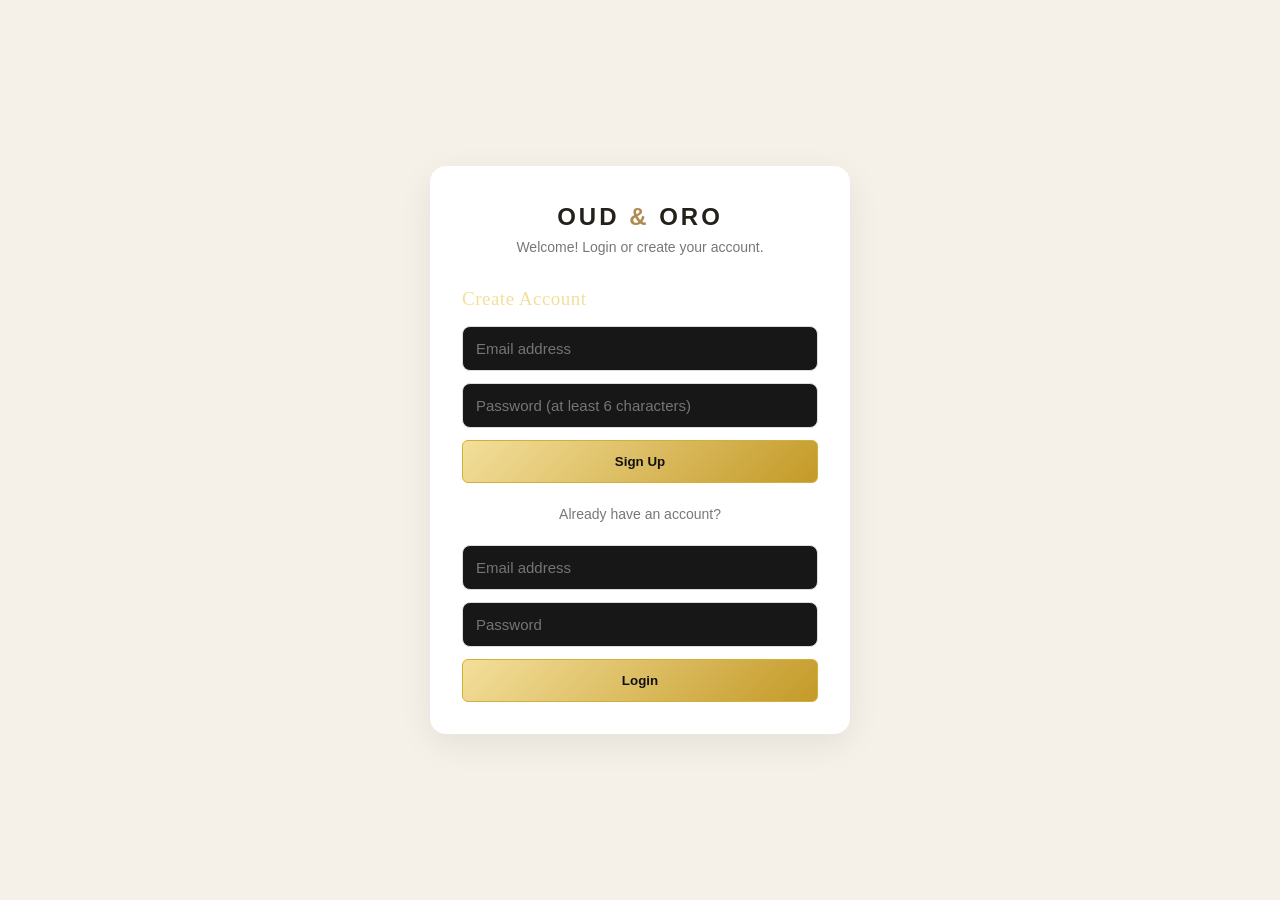
==== index.html @ 5f4a2e23 "Update index.html" ====
<!DOCTYPE html>
<html lang="ur">
<head>
  <meta charset="UTF-8">
  <meta name="viewport" content="width=device-width, initial-scale=1.0">
  <meta name="google-site-verification" content="ebp_Zt7HxqmRI2P1kpkhfGkhFohgf80T_gUL8-lHryE" />
  <title>OUD & ORO | Perfume Store</title>
  <link rel="stylesheet" href="style.css">
</head>
<body class="auth-locked">
  <section id="auth-section" class="auth-section">
  <div class="auth-card">
    <h1>OUD <span>&</span> ORO</h1>
    <p id="auth-message">Welcome! Login or create your account.</p>

    <form id="signup-form">
      <h2>Create Account</h2>
      <input id="signup-email" type="email" placeholder="Email address" required>
      <input id="signup-password" type="password" placeholder="Password (at least 6 characters)" minlength="6" required>
      <button type="submit">Sign Up</button>
    </form>

    <div class="auth-divider">Already have an account?</div>

    <form id="login-form">
      <input id="login-email" type="email" placeholder="Email address" required>
      <input id="login-password" type="password" placeholder="Password" required>
      <button type="submit">Login</button>
    </form>

    <button id="logout-button" type="button" hidden>Logout</button>
    <p id="auth-status" role="status"></p>
  </div>
</section>
  <header class="header">
    <a class="logo" href="#">OUD <span>&</span> ORO</a>
    <nav>
      <a href="#home">Home</a>
      <a href="#products">Perfumes</a>
      <a href="#about">About</a>
      <a href="#checkout">Order</a>
    </nav>
    <a class="cart-link" href="#checkout">Bag (<span id="cart-count">0</span>)</a>
  </header>

  <section class="hero" id="home">
    <div class="hero-content">
      <p class="eyebrow">YOUR SIGNATURE SCENT</p>
      <h1>A Fragrance<br>That Defines You.</h1>
      <p>Discover elegant fragrances for every moment.</p>
      <a class="btn" href="#products">Shop Collection →</a>
    </div>
    <div class="hero-image">
      <img src="https://images.unsplash.com/photo-1594035910387-fea47794261f?auto=format&fit=crop&w=900&q=85" alt="Luxury perfume bottle">
    </div>
  </section>

  <section class="intro" id="about">
    <p class="eyebrow">THE ART OF FRAGRANCE</p>
    <h2>Find Your Signature Scent</h2>
    <p>Explore our selected fragrance collection for men and women.</p>
  </section>

  <section class="products-section" id="products">
    <div class="section-heading">
      <div>
        <p class="eyebrow">OUR COLLECTION</p>
        <h2>Featured Perfumes</h2>
      </div>
      <span>Cash on Delivery Available*</span>
    </div>

    <div class="products">
      <article class="product">
        <img src="https://images.unsplash.com/photo-1594035910387-fea47794261f?auto=format&fit=crop&w=700&q=80" alt="Amber perfume">
        <div class="product-info">
          <p class="category">WOODY · WARM</p>
          <h3>Oud Royale</h3>
          <p class="description">A rich, elegant woody fragrance.</p>
          <div class="buy-row"><strong>Rs. 2,499</strong>
          <div class="quantity-controle">
            <button type="button" onclick="removeFromCart(0)">-</button>
            <span id="qty-0">0</span>
            <button type="button" onclick="addToCart(0)">+</button>
            <button> type="button" onclick="buynow(0)">Buy Now</button>
          </div>
          </div>
      </article>
        <article class="product">
        <img src="https://images.unsplash.com/photo-1541643600914-78b084683601?auto=format&fit=crop&w=700&q=80" alt="Elegant perfume">
        <div class="product-info">
          <p class="category">FRESH · MODERN</p>
          <h3>Velvet Bloom</h3>
          <p class="description">A fresh and graceful everyday scent.</p>
          <div class="buy-row"><strong>Rs. 1,999</strong>
          <div class="quantity-controle">
            <button type="button" onclick="removeFromCart(1)">-</button>
            <span id="qty-1">0</span>
            <button type="button" onclick="addToCart(1)">+</button>
            <button> type="button" onclick="buynow(1)">Buy Now</button>
          </div>
          </div>
      </article>

      <article class="product">
        <img src="https://images.unsplash.com/photo-1592945403244-b3fbafd7f539?auto=format&fit=crop&w=700&q=80" alt="Dark luxury perfume">
        <div class="product-info">
          <p class="category">SPICY · BOLD</p>
          <h3>Noir Intense</h3>
          <p class="description">A bold fragrance for special occasions.</p>
          <div class="buy-row"><strong>Rs. 2,799</strong>
          <div class="quantity-controle">
            <button type="button" onclick="removeFromCart(2)">-</button>
            <span id="qty-2">0</span>
            <button type="button" onclick="addToCart(2)">+</button>
            <button> type="button" onclick="buynow(2)">Buy Now</button>
          </div>
          </div>
      </article>

      <article class="product">
        <img src="https://images.unsplash.com/photo-1595425970377-c9703cf48b6d?auto=format&fit=crop&w=700&q=80" alt="Perfume bottle">
        <div class="product-info">
          <p class="category">FLORAL · SOFT</p>
          <h3>Rose Essence</h3>
          <p class="description">A delicate floral fragrance.</p>
          <div class="buy-row"><strong>Rs. 1,799</strong>
          <div class="quantity-controle">
            <button type="button" onclick="removeFromCart(3)">-</button>
            <span id="qty-3">0</span>
            <button type="button" onclick="addToCart(3)">+</button>
            <button> type="button" onclick="buynow(3)">Buy Now</button>
          </div>
          </div>
      </article>
    </div>
  </section>

  <section class="checkout" id="checkout">
    <div class="checkout-heading">
      <p class="eyebrow">READY TO ORDER?</p>
      <h2>Your Order Details</h2>
      <p>اپنی معلومات درج کریں اور آرڈر WhatsApp پر بھیجیں۔</p>
    </div>

    <div class="order-layout">
      <div class="order-summary">
        <h3>Your Bag</h3>
        <div id="cart-items">Your bag is empty.</div>
        <div class="total">Total <strong id="cart-total">Rs. 0</strong></div>
        <p class="small">Delivery charges may apply.</p>
      </div>

      <form id="checkout-form">
        <label for="customer-name">Full Name *</label>
        <input id="customer-name" name="name" required placeholder="Your full name">

        <label for="customer-email">Email Address</label>
        <input id="customer-email" name="email" type="email" placeholder="you@example.com">

        <label for="customer-phone">Phone Number *</label>
        <input id="customer-phone" name="phone" type="tel" required placeholder="03XXXXXXXXX">

        <label for="customer-address">Complete Delivery Address *</label>
        <textarea id="customer-address" name="address" required rows="3" placeholder="House, street, area, city"></textarea>

        <label for="payment">Payment Method</label>
        <select id="payment" name="payment">
          <option value="Cash on Delivery">Cash on Delivery (COD)</option>
        </select>

        <button class="submit-btn" type="submit">Place Order on WhatsApp</button>
        <p class="small">Please confirm product availability and delivery charges with the store.</p>
      </form>
    </div>
  </section>

  <footer>
    <a class="logo" href="#">OUD <span>&</span> ORO</a>
    <p>Discover your next favourite fragrance.</p>
    <p>© 2026 OUD & ORO. Demo store — customise before selling.</p>
  </footer>

  <script src="script.js"></script>
  <script type="module" src="auth.js"></script>
</body>
</html>
---- style.css ----
* {
  box-sizing: border-box;
  margin: 0;
  padding: 0;
}

html { scroll-behavior: smooth; }

body {
  font-family: Arial, sans-serif;
  color: #29251f;
  background: #fcfaf6;
  line-height: 1.6;
}

a { color: inherit; text-decoration: none; }

.header {
  min-height: 78px;
  padding: 18px 6%;
  display: flex;
  justify-content: space-between;
  align-items: center;
  gap: 20px;
  background: #fff;
  border-bottom: 1px solid #eee6db;
}

.logo {
  font-family: Georgia, serif;
  font-size: 25px;
  letter-spacing: 2px;
  font-weight: bold;
}

.logo span { color: #b48b52; }

nav { display: flex; gap: 25px; font-size: 14px; }
nav a:hover { color: #a77d42; }

.cart-link {
  border: 1px solid #b48b52;
  padding: 8px 14px;
  border-radius: 3px;
  font-size: 14px;
}

.hero {
  display: grid;
  grid-template-columns: 1fr 1fr;
  min-height: 480px;
  background: #f0e9dd;
}

.hero-content {
  padding: 75px 10%;
  display: flex;
  flex-direction: column;
  justify-content: center;
  align-items: flex-start;
}

.eyebrow {
  font-size: 11px;
  letter-spacing: 3px;
  color: #a17a46;
  font-weight: bold;
  margin-bottom: 14px;
}

.hero h1 {
  font-family: Georgia, serif;
  font-size: clamp(38px, 5vw, 64px);
  line-height: 1.12;
  font-weight: normal;
  margin-bottom: 20px;
}

.hero-content > p:not(.eyebrow) { color: #6e665b; margin-bottom: 25px; }

.btn, .submit-btn {
  background: #30271f;
  color: #fff;
  padding: 13px 22px;
  border: none;
  border-radius: 3px;
  cursor: pointer;
  display: inline-block;
}

.btn:hover, .submit-btn:hover { background: #8b683d; }

.hero-image { min-height: 400px; }
.hero-image img { width: 100%; height: 100%; object-fit: cover; display: block; }

.intro { text-align: center; padding: 65px 20px 40px; }
h2 { font-family: Georgia, serif; font-size: 34px; font-weight: normal; }
.intro > p:last-child { color: #777; margin-top: 10px; }

.products-section { padding: 35px 6% 80px; }
.section-heading { display: flex; justify-content: space-between; align-items: end; margin-bottom: 25px; gap: 15px; }
.section-heading > span { font-size: 13px; color: #777; }

.products { display: grid; grid-template-columns: repeat(4, minmax(0, 1fr)); gap: 22px; }

.product { background: #fff; border: 1px solid #eee7dd; }
.product > img { width: 100%; height: 245px; object-fit: cover; display: block; background: #eee; }
.product-info { padding: 17px; }
.category { font-size: 10px; color: #a17a46; letter-spacing: 1.5px; }
.product h3 { font-family: Georgia, serif; font-size: 22px; margin: 5px 0; }
.description { font-size: 13px; color: #777; min-height: 42px; }
.buy-row { display: flex; justify-content: space-between; align-items: center; gap: 8px; margin-top: 15px; flex-wrap: wrap; }
.buy-row strong { font-size: 14px; }
.buy-row button { padding: 8px 10px; background: #30271f; color: white; border: none; cursor: pointer; }
.buy-row button:hover { background: #8b683d; }

.checkout { background: #f1ece4; padding: 65px 6%; }
.checkout-heading { text-align: center; margin-bottom: 35px; }
.checkout-heading > p:last-child { color: #777; margin-top: 8px; }

.order-layout { display: grid; grid-template-columns: 0.8fr 1.2fr; gap: 35px; max-width: 1000px; margin: auto; align-items: start; }
.order-summary, #checkout-form { background: #fff; padding: 25px; border: 1px solid #e9dfd1; }
.order-summary h3 { font-family: Georgia, serif; font-size: 23px; margin-bottom: 20px; }
.cart-line { display: flex; justify-content: space-between; gap: 10px; padding: 10px 0; border-bottom: 1px solid #eee; font-size: 14px; }
.cart-line button { border: none; background: transparent; color: #a33; cursor: pointer; margin-left: 6px; }
.total { display: flex; justify-content: space-between; margin-top: 20px; padding-top: 15px; border-top: 1px solid #ddd; }
.small { font-size: 12px; color: #777; margin-top: 12px; }

#checkout-form { display: flex; flex-direction: column; gap: 9px; }
#checkout-form label { font-size: 13px; font-weight: bold; margin-top: 7px; }
#checkout-form input, #checkout-form textarea, #checkout-form select {
  width: 100%;
  padding: 12px;
  border: 1px solid #d8d0c6;
  border-radius: 3px;
  font: inherit;
  background: #fff;
}
#checkout-form input:focus, #checkout-form textarea:focus { outline: 1px solid #a17a46; }
.submit-btn { width: 100%; margin-top: 12px; font-size: 15px; }

footer { background: #29231d; color: #fff; text-align: center; padding: 35px 15px; }
footer p { color: #d1c5b6; font-size: 13px; margin-top: 8px; }

@media (max-width: 900px) {
  .products { grid-template-columns: repeat(2, minmax(0, 1fr)); }
  .product > img { height: 230px; }
}

@media (max-width: 600px) {
  .header { flex-wrap: wrap; padding: 15px 4%; }
  nav { order: 3; width: 100%; justify-content: space-between; gap: 10px; }
  nav a { font-size: 12px; }
  .logo { font-size: 21px; }
  .hero { grid-template-columns: 1fr; }
  .hero-content { padding: 50px 7%; }
  .hero-image { height: 300px; min-height: 0; }
  .intro { padding: 45px 15px 25px; }
  h2 { font-size: 29px; }
  .products-section { padding: 30px 4% 50px; }
  .section-heading { align-items: flex-start; flex-direction: column; }
  .products { gap: 12px; }
  .product > img { height: 175px; }
  .product-info { padding: 11px; }
  .product h3 { font-size: 18px; }
  .description { font-size: 12px; }
  .buy-row strong { font-size: 13px; }
  .buy-row button { font-size: 12px; }
  .checkout { padding: 45px 4%; }
  .order-layout { grid-template-columns: 1fr; gap: 20px; }
  .order-summary, #checkout-form { padding: 18px; }
}
/* Login and Sign Up */
body.auth-locked > :not(#auth-section) {
  display: none !important;
}

.auth-section {
  min-height: 100vh;
  display: flex;
  justify-content: center;
  align-items: center;
  padding: 24px;
  background: #f5f0e8;
  box-sizing: border-box;
}

.auth-section[hidden] {
  display: none !important;
}

.auth-card {
  width: 100%;
  max-width: 420px;
  padding: 32px;
  background: white;
  border-radius: 16px;
  box-shadow: 0 10px 35px #00000012;
  box-sizing: border-box;
}

.auth-card h1 {
  text-align: center;
  letter-spacing: 3px;
  color: #252019;
}

.auth-card h1 span {
  color: #b08a52;
}

.auth-card > p,
.auth-divider {
  text-align: center;
  color: #777;
  font-size: 14px;
}

.auth-card h2 {
  font-size: 19px;
  margin-top: 25px;
}

.auth-card input {
  display: block;
  width: 100%;
  padding: 13px;
  margin: 12px 0;
  border: 1px solid #ddd;
  border-radius: 8px;
  box-sizing: border-box;
  font-size: 15px;
}

.auth-card button,
.store-logout {
  padding: 13px 18px;
  border: none;
  border-radius: 8px;
  background: #30271e;
  color: white;
  cursor: pointer;
}

.auth-card form button {
  width: 100%;
}

.auth-divider {
  margin: 20px 0;
}

#auth-status {
  overflow-wrap: anywhere;
  line-height: 1.5;
}

.store-logout {
  margin-left: 10px;
}
/* ===== OUD & ORO PREMIUM BLACK & GOLD THEME ===== */
:root {
  --oro-gold: #d4af37;
  --oro-light-gold: #f3df9b;
  --oro-black: #0b0b0b;
  --oro-dark: #151515;
  --oro-card: #1b1b1b;
  --oro-text: #f7f3e9;
  --oro-muted: #c0b9aa;
}

/* Main website */
body {
  background: var(--oro-black);
  color: var(--oro-text);
}

/* Headings */
h1, h2, h3 {
  color: var(--oro-light-gold);
  letter-spacing: 0.5px;
}

/* Header and navigation */
header {
  background: #090909;
  border-bottom: 1px solid rgba(212, 175, 55, 0.45);
  box-shadow: 0 5px 24px rgba(0, 0, 0, 0.35);
}

header a,
nav a {
  color: var(--oro-text);
  transition: color 0.25s ease;
}

header a:hover,
nav a:hover {
  color: var(--oro-gold);
}

/* Brand logo */
.logo,
header .logo,
header .brand {
  color: var(--oro-light-gold);
}

/* Hero section */
.hero {
  background-color: #111;
  background-image:
    radial-gradient(
      ellipse at 75% 40%,
      rgba(212, 175, 55, 0.13),
      transparent 55%
    );
}

.hero h1 {
  color: var(--oro-light-gold);
}

.hero p {
  color: var(--oro-muted);
}

/* Product cards */
.product-card,
.product {
  background: linear-gradient(145deg, #202020, #111111);
  color: var(--oro-text);
  border: 1px solid rgba(212, 175, 55, 0.24);
  border-radius: 12px;
  overflow: hidden;
  transition: transform 0.25s ease,
              border-color 0.25s ease,
              box-shadow 0.25s ease;
}

.product-card:hover,
.product:hover {
  transform: translateY(-4px);
  border-color: var(--oro-gold);
  box-shadow: 0 10px 28px rgba(212, 175, 55, 0.10);
}

/* Product images */
.product-card img,
.product img {
  max-width: 100%;
}

/* Buttons */
button,
.btn,
button[type="submit"],
input[type="submit"] {
  background: linear-gradient(135deg, #f3df9b, #c49a28);
  color: #111;
  border: 1px solid var(--oro-gold);
  border-radius: 6px;
  font-weight: 700;
  transition: filter 0.2s ease,
              transform 0.2s ease;
}

button:hover,
.btn:hover,
button[type="submit"]:hover,
input[type="submit"]:hover {
  filter: brightness(1.1);
  transform: translateY(-1px);
}

/* Forms */
input,
textarea,
select {
  max-width: 100%;
  background: #171717;
  color: var(--oro-text);
  border: 1px solid #665629;
  border-radius: 6px;
}

input:focus,
textarea:focus,
select:focus {
  outline: 2px solid var(--oro-gold);
  outline-offset: 1px;
}

/* Links and separators */
a {
  transition: color 0.2s ease;
}

hr {
  border-color: rgba(212, 175, 55, 0.3);
}

/* Cart and account panels */
#cart-items,
#checkout-form,
#auth-section {
  color: var(--oro-text);
}

/* Mobile-friendly spacing */
img {
  height: auto;
}

@media (max-width: 600px) {
  .hero {
    padding-left: 16px;
    padding-right: 16px;
  }

  .product-card,
  .product {
    border-radius: 9px;
  }
}

/* ===== END PREMIUM THEME ===== */
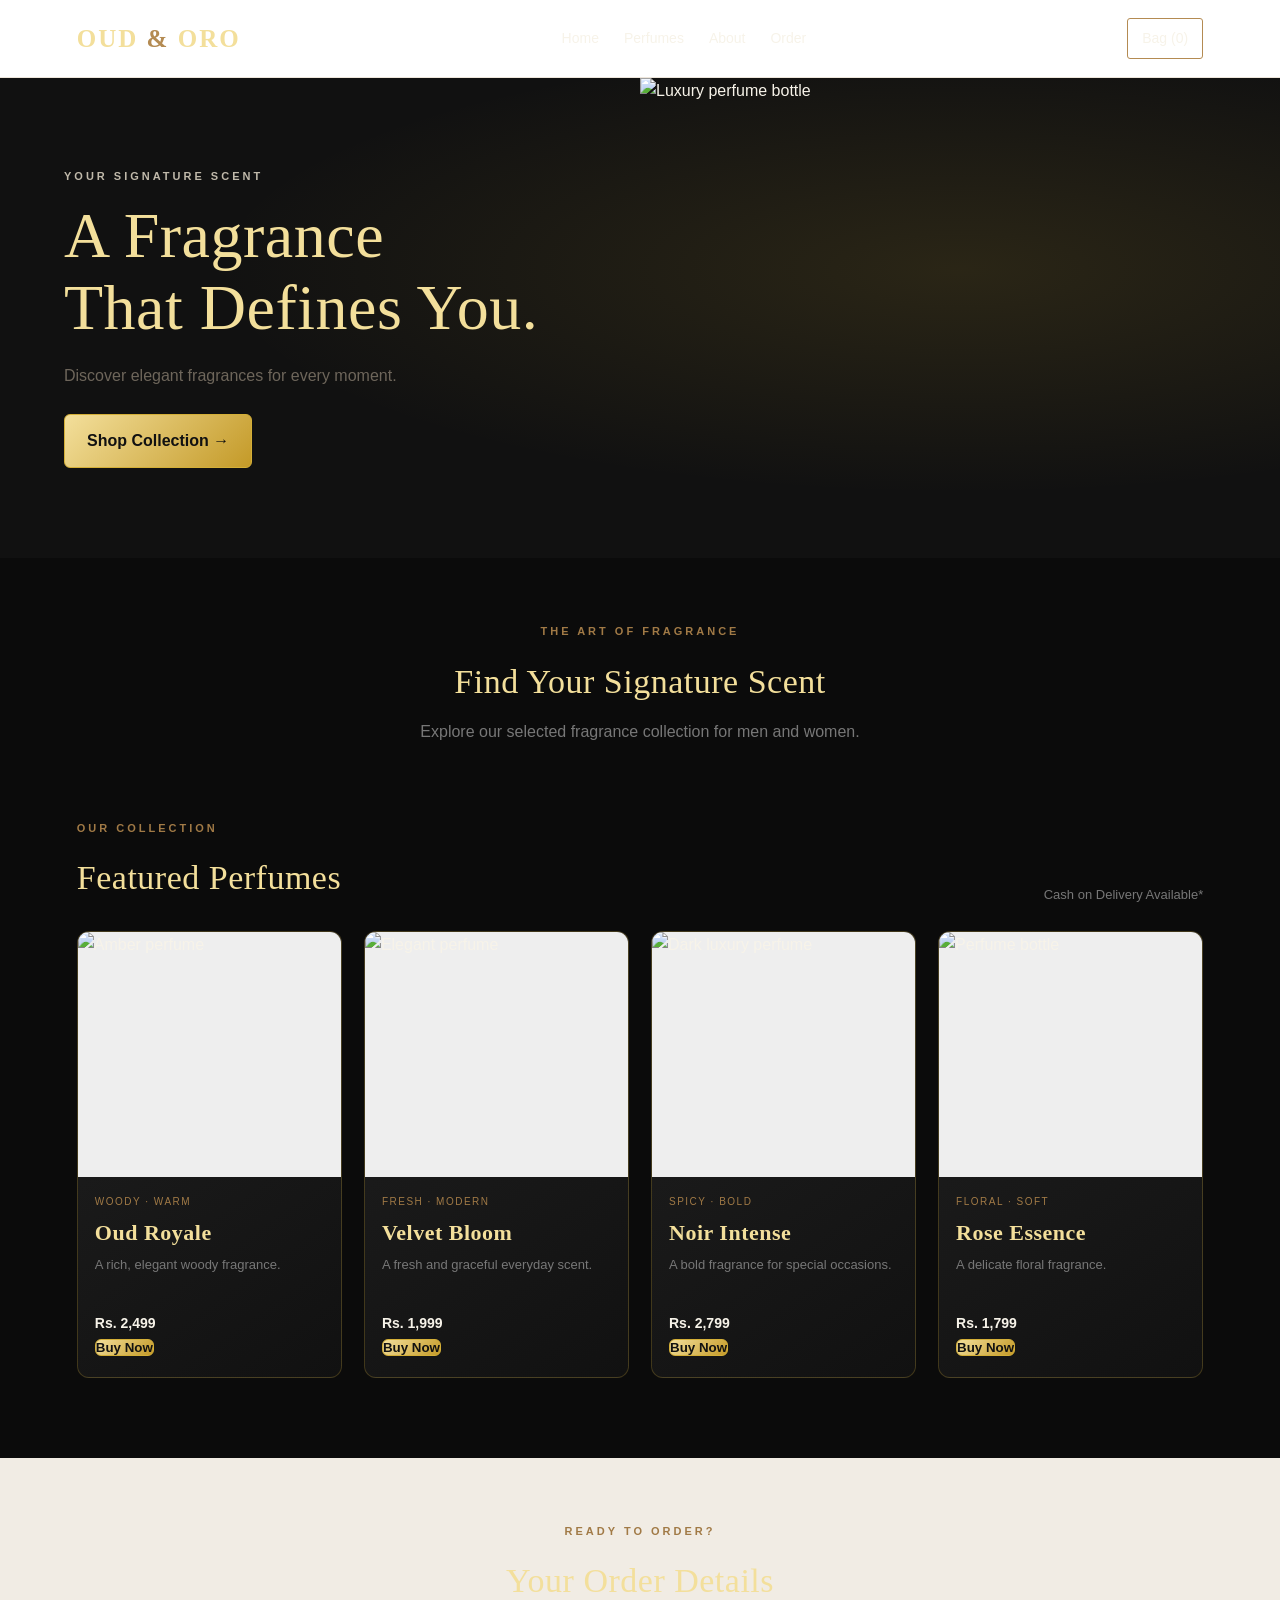
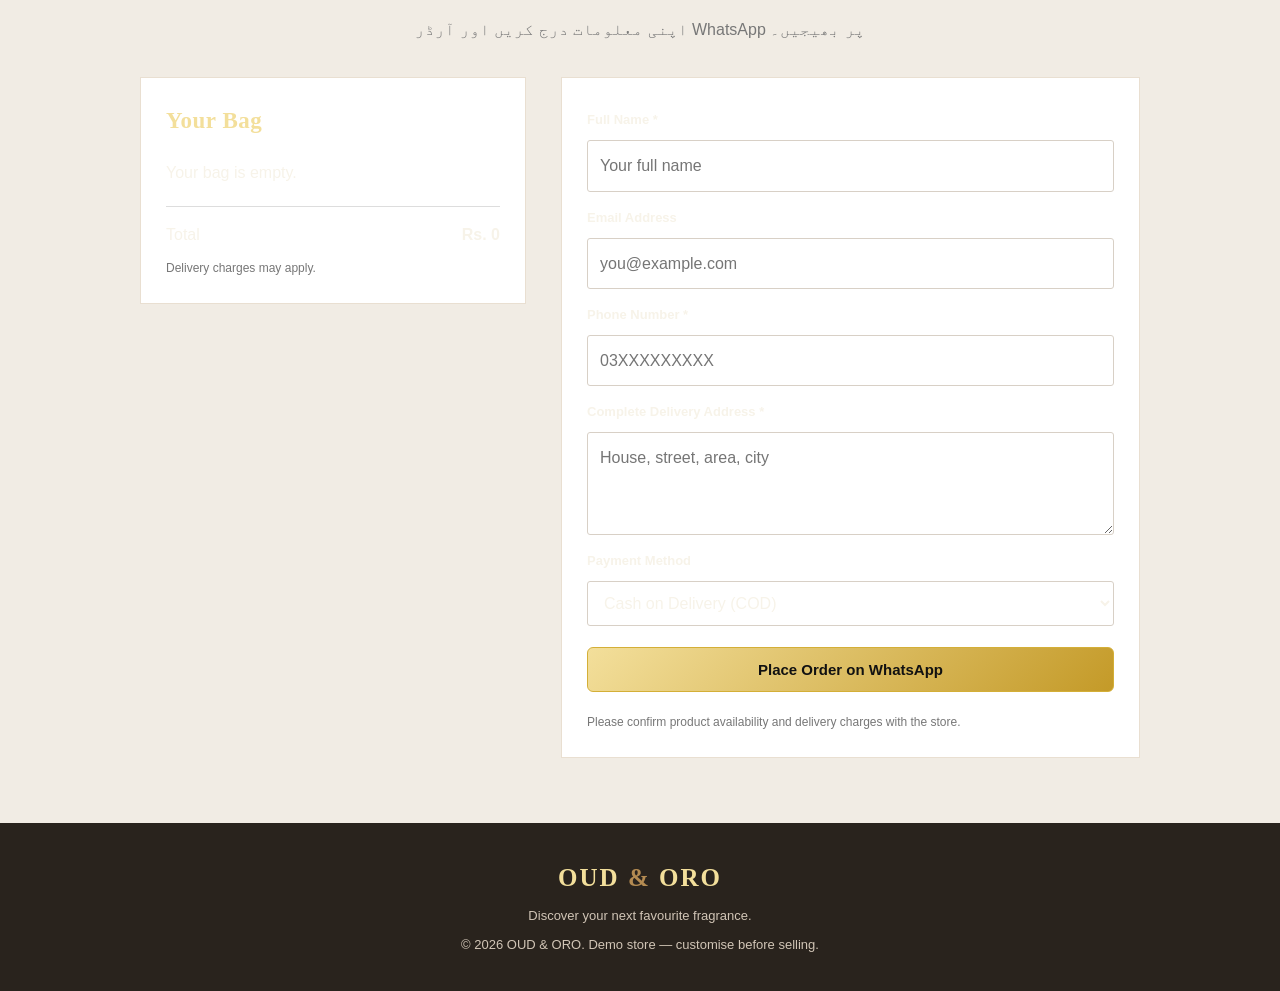
==== commit 90dd908e: "Refactor index.html structure and content" ====
--- a/index.html
+++ b/index.html
@@ -7,30 +7,7 @@
   <title>OUD & ORO | Perfume Store</title>
   <link rel="stylesheet" href="style.css">
 </head>
-<body class="auth-locked">
-  <section id="auth-section" class="auth-section">
-  <div class="auth-card">
-    <h1>OUD <span>&</span> ORO</h1>
-    <p id="auth-message">Welcome! Login or create your account.</p>
-
-    <form id="signup-form">
-      <h2>Create Account</h2>
-      <input id="signup-email" type="email" placeholder="Email address" required>
-      <input id="signup-password" type="password" placeholder="Password (at least 6 characters)" minlength="6" required>
-      <button type="submit">Sign Up</button>
-    </form>
-
-    <div class="auth-divider">Already have an account?</div>
-
-    <form id="login-form">
-      <input id="login-email" type="email" placeholder="Email address" required>
-      <input id="login-password" type="password" placeholder="Password" required>
-      <button type="submit">Login</button>
-    </form>
-
-    <button id="logout-button" type="button" hidden>Logout</button>
-    <p id="auth-status" role="status"></p>
-  </div>
+<body>
 </section>
   <header class="header">
     <a class="logo" href="#">OUD <span>&</span> ORO</a>
@@ -78,12 +55,8 @@
           <h3>Oud Royale</h3>
           <p class="description">A rich, elegant woody fragrance.</p>
           <div class="buy-row"><strong>Rs. 2,499</strong>
-          <div class="quantity-controle">
-            <button type="button" onclick="removeFromCart(0)">-</button>
-            <span id="qty-0">0</span>
-            <button type="button" onclick="addToCart(0)">+</button>
-            <button> type="button" onclick="buynow(0)">Buy Now</button>
           </div>
+          <button type="button" onclick="location.href='order.html? product=0&qty=1'">Buy Now</button>
           </div>
       </article>
         <article class="product">
@@ -93,12 +66,8 @@
           <h3>Velvet Bloom</h3>
           <p class="description">A fresh and graceful everyday scent.</p>
           <div class="buy-row"><strong>Rs. 1,999</strong>
-          <div class="quantity-controle">
-            <button type="button" onclick="removeFromCart(1)">-</button>
-            <span id="qty-1">0</span>
-            <button type="button" onclick="addToCart(1)">+</button>
-            <button> type="button" onclick="buynow(1)">Buy Now</button>
           </div>
+          <button type="button" onclick="location.href='order.html? product=0&qty=1'">Buy Now</button>
           </div>
       </article>
 
@@ -109,12 +78,8 @@
           <h3>Noir Intense</h3>
           <p class="description">A bold fragrance for special occasions.</p>
           <div class="buy-row"><strong>Rs. 2,799</strong>
-          <div class="quantity-controle">
-            <button type="button" onclick="removeFromCart(2)">-</button>
-            <span id="qty-2">0</span>
-            <button type="button" onclick="addToCart(2)">+</button>
-            <button> type="button" onclick="buynow(2)">Buy Now</button>
           </div>
+          <button type="button" onclick="location.href='order.html? product=0&qty=1'">Buy Now</button>
           </div>
       </article>
 
@@ -125,12 +90,8 @@
           <h3>Rose Essence</h3>
           <p class="description">A delicate floral fragrance.</p>
           <div class="buy-row"><strong>Rs. 1,799</strong>
-          <div class="quantity-controle">
-            <button type="button" onclick="removeFromCart(3)">-</button>
-            <span id="qty-3">0</span>
-            <button type="button" onclick="addToCart(3)">+</button>
-            <button> type="button" onclick="buynow(3)">Buy Now</button>
           </div>
+          <button type="button" onclick="location.href='order.html? product=0&qty=1'">Buy Now</button>
           </div>
       </article>
     </div>
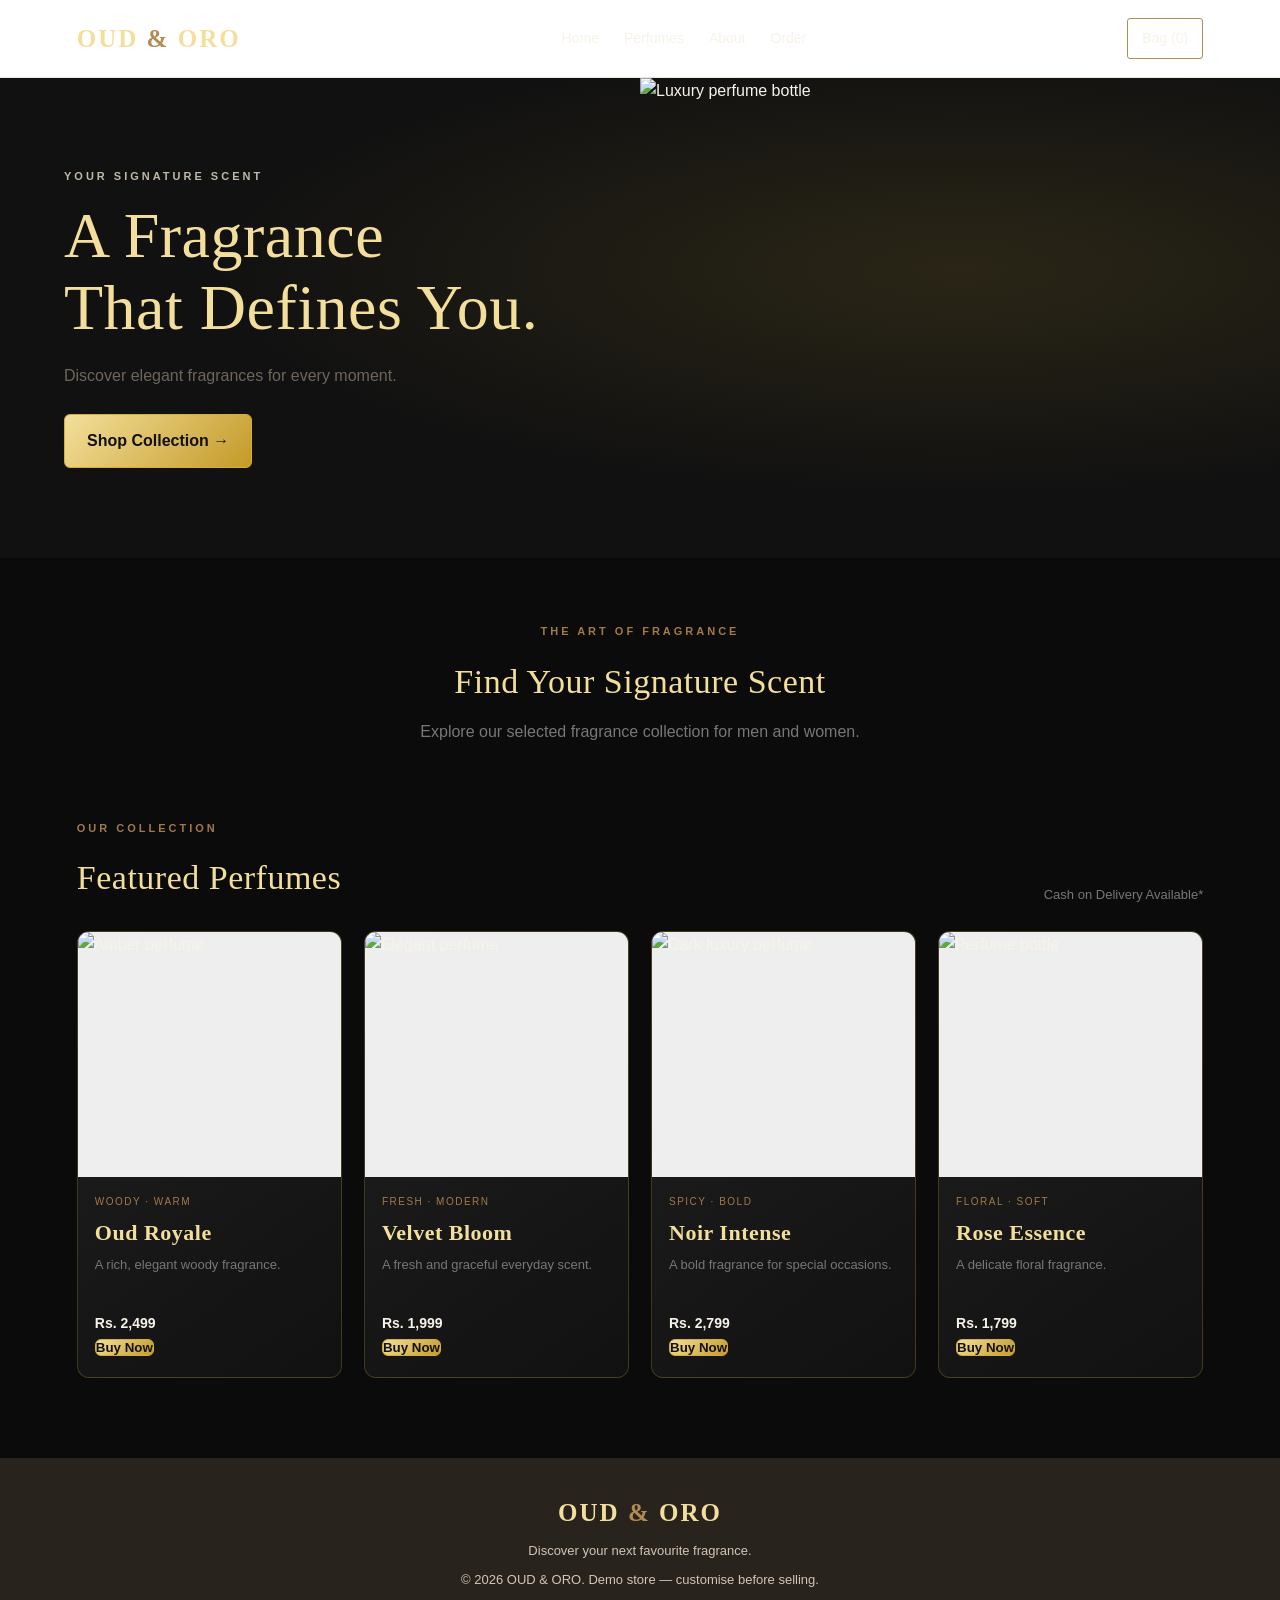
==== commit 5e1120ee: "Fix HTML formatting issues in index.html" ====
--- a/index.html
+++ b/index.html
@@ -56,7 +56,7 @@
           <p class="description">A rich, elegant woody fragrance.</p>
           <div class="buy-row"><strong>Rs. 2,499</strong>
           </div>
-          <button type="button" onclick="location.href='order.html? product=0&qty=1'">Buy Now</button>
+          <button type="button" onclick="location.href='order.html?product=0&qty=1'">Buy Now</button>
           </div>
       </article>
         <article class="product">
@@ -67,7 +67,7 @@
           <p class="description">A fresh and graceful everyday scent.</p>
           <div class="buy-row"><strong>Rs. 1,999</strong>
           </div>
-          <button type="button" onclick="location.href='order.html? product=0&qty=1'">Buy Now</button>
+          <button type="button" onclick="location.href='order.html?product=1&qty=1'">Buy Now</button>
           </div>
       </article>
 
@@ -79,7 +79,7 @@
           <p class="description">A bold fragrance for special occasions.</p>
           <div class="buy-row"><strong>Rs. 2,799</strong>
           </div>
-          <button type="button" onclick="location.href='order.html? product=0&qty=1'">Buy Now</button>
+          <button type="button" onclick="location.href='order.html?product=2&qty=1'">Buy Now</button>
           </div>
       </article>
 
@@ -91,51 +91,11 @@
           <p class="description">A delicate floral fragrance.</p>
           <div class="buy-row"><strong>Rs. 1,799</strong>
           </div>
-          <button type="button" onclick="location.href='order.html? product=0&qty=1'">Buy Now</button>
+          <button type="button" onclick="location.href='order.html?product=3&qty=1'">Buy Now</button>
           </div>
       </article>
     </div>
   </section>
-
-  <section class="checkout" id="checkout">
-    <div class="checkout-heading">
-      <p class="eyebrow">READY TO ORDER?</p>
-      <h2>Your Order Details</h2>
-      <p>اپنی معلومات درج کریں اور آرڈر WhatsApp پر بھیجیں۔</p>
-    </div>
-
-    <div class="order-layout">
-      <div class="order-summary">
-        <h3>Your Bag</h3>
-        <div id="cart-items">Your bag is empty.</div>
-        <div class="total">Total <strong id="cart-total">Rs. 0</strong></div>
-        <p class="small">Delivery charges may apply.</p>
-      </div>
-
-      <form id="checkout-form">
-        <label for="customer-name">Full Name *</label>
-        <input id="customer-name" name="name" required placeholder="Your full name">
-
-        <label for="customer-email">Email Address</label>
-        <input id="customer-email" name="email" type="email" placeholder="you@example.com">
-
-        <label for="customer-phone">Phone Number *</label>
-        <input id="customer-phone" name="phone" type="tel" required placeholder="03XXXXXXXXX">
-
-        <label for="customer-address">Complete Delivery Address *</label>
-        <textarea id="customer-address" name="address" required rows="3" placeholder="House, street, area, city"></textarea>
-
-        <label for="payment">Payment Method</label>
-        <select id="payment" name="payment">
-          <option value="Cash on Delivery">Cash on Delivery (COD)</option>
-        </select>
-
-        <button class="submit-btn" type="submit">Place Order on WhatsApp</button>
-        <p class="small">Please confirm product availability and delivery charges with the store.</p>
-      </form>
-    </div>
-  </section>
-
   <footer>
     <a class="logo" href="#">OUD <span>&</span> ORO</a>
     <p>Discover your next favourite fragrance.</p>
@@ -143,6 +103,5 @@
   </footer>
 
   <script src="script.js"></script>
-  <script type="module" src="auth.js"></script>
 </body>
 </html>
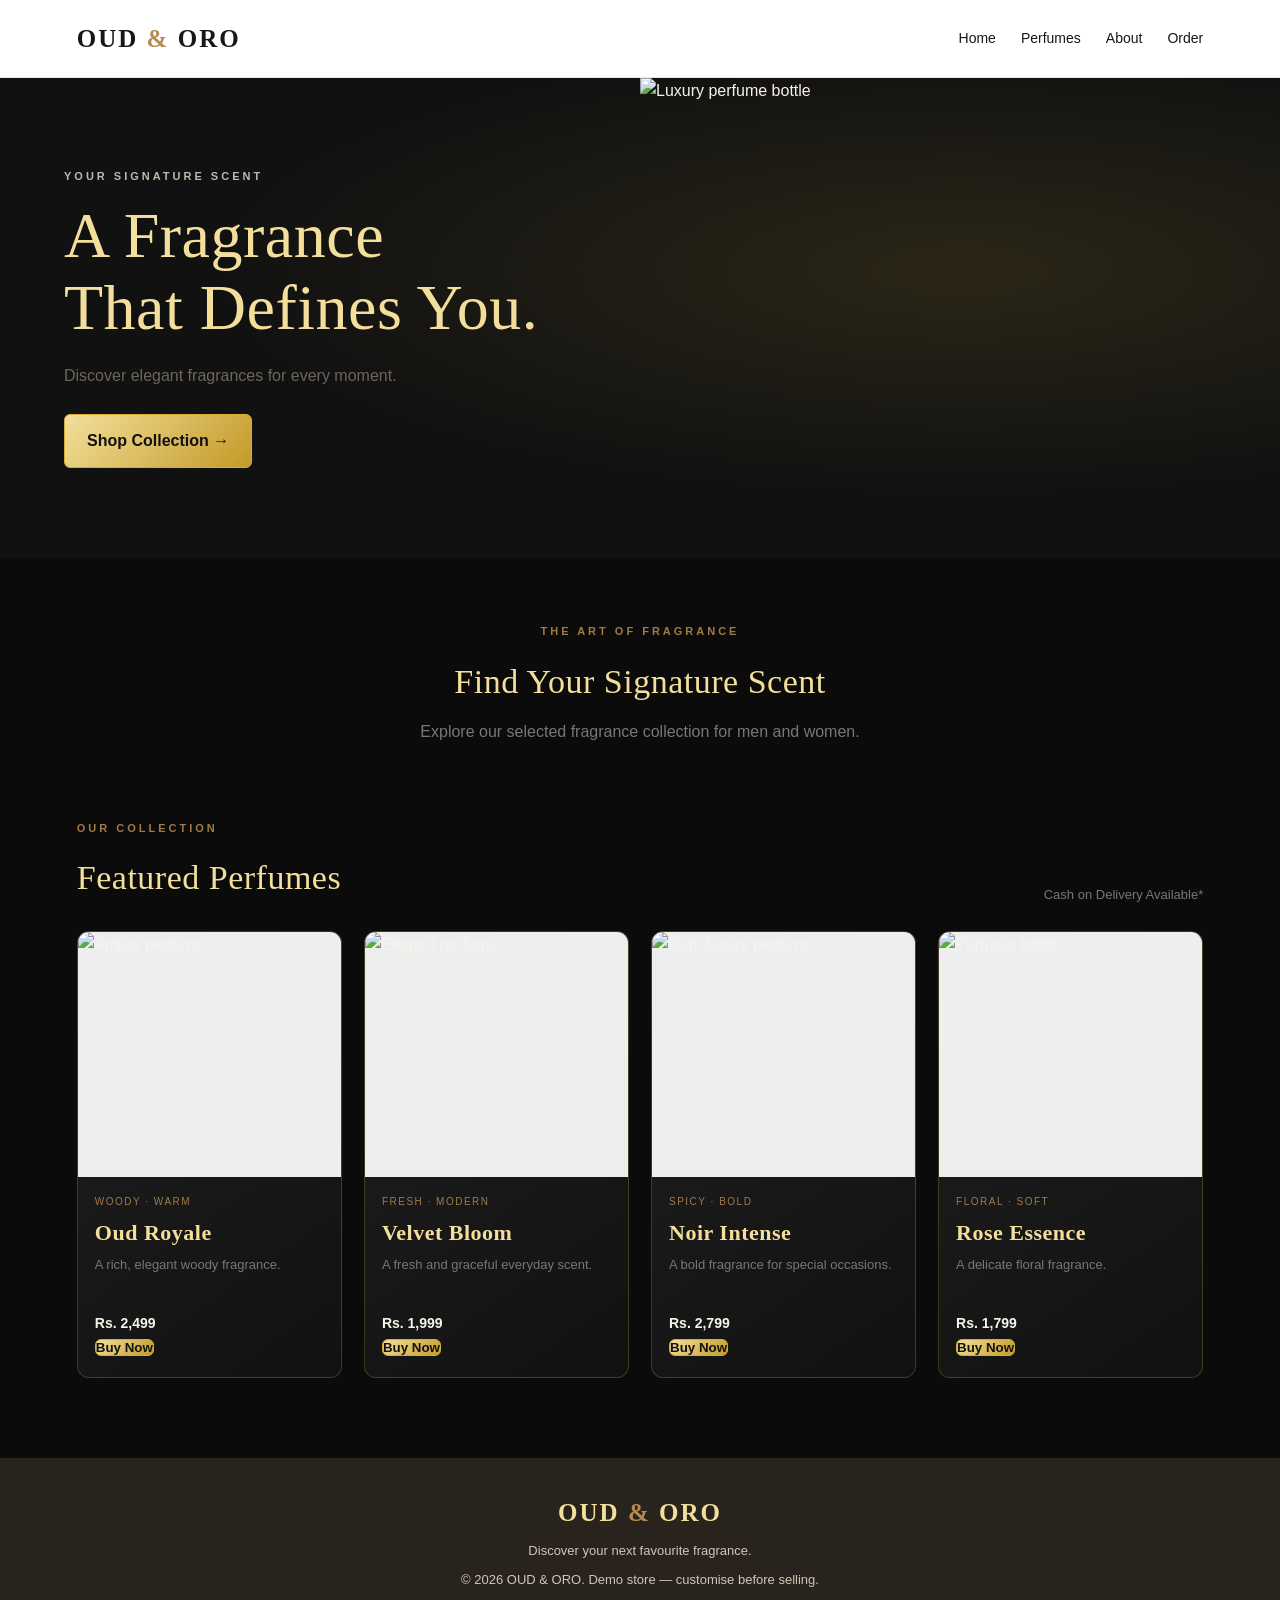
==== commit 75f1a9b9: "Fix HTML formatting issues in index.html" ====
--- a/index.html
+++ b/index.html
@@ -17,7 +17,6 @@
       <a href="#about">About</a>
       <a href="#checkout">Order</a>
     </nav>
-    <a class="cart-link" href="#checkout">Bag (<span id="cart-count">0</span>)</a>
   </header>
 
   <section class="hero" id="home">
--- a/style.css
+++ b/style.css
@@ -425,3 +425,16 @@
 }
 
 /* ===== END PREMIUM THEME ===== */
+header,
+header a,
+header nav a,
+header button,
+header .cart,
+header #cart-count {
+  color: #171717 !important;
+}
+
+header a:hover,
+header nav a:hover {
+  color: #b8860b !important;
+}
